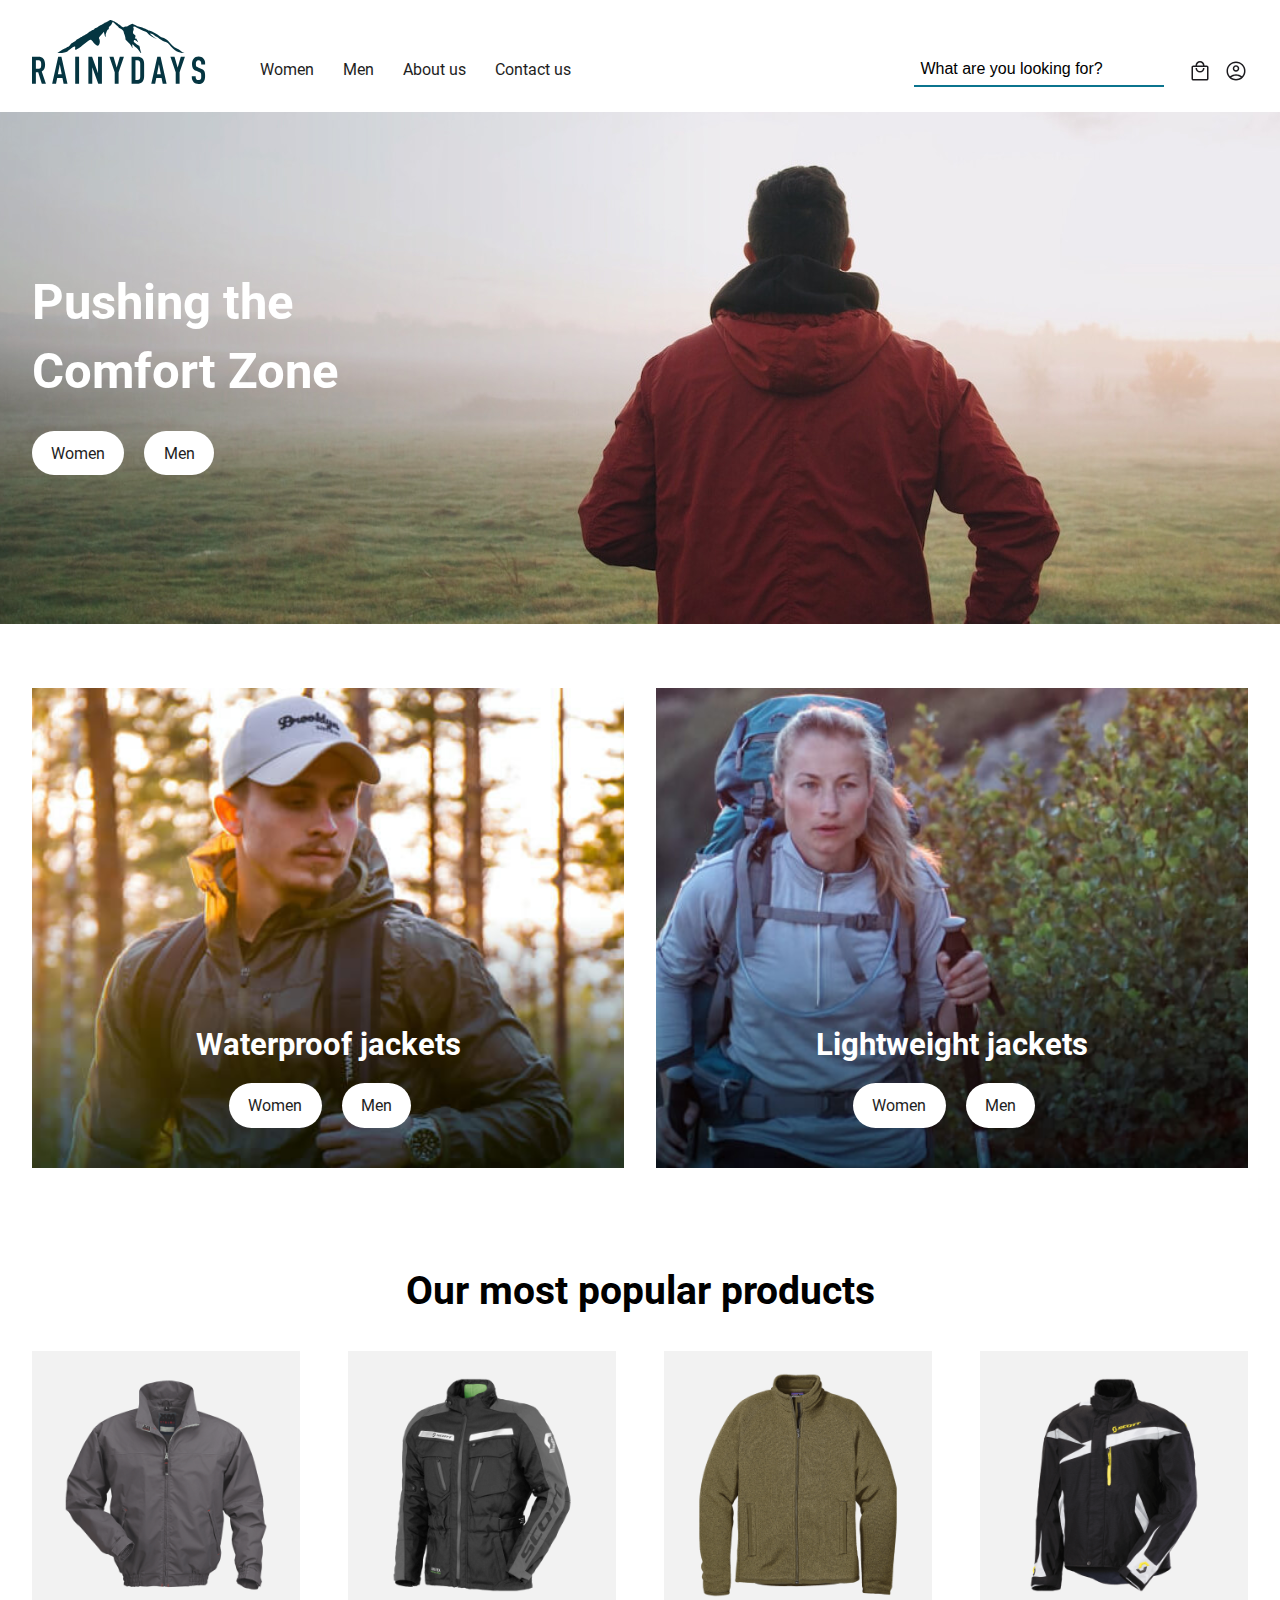
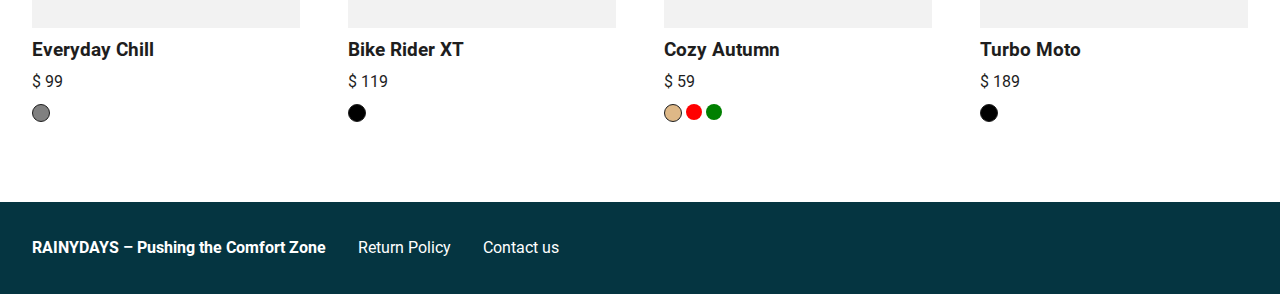
==== index.html @ a2ac93b1 "Bugfix mobile menu" ====
<!DOCTYPE html>
<html lang="en">
  <head>
    <meta charset="UTF-8" />
    <meta http-equiv="X-UA-Compatible" content="IE=edge" />
    <meta name="viewport" content="width=device-width, initial-scale=1.0" />
    <meta name="description"content="" />
    <meta name="keywords" content="RAINYDAYS, rain, jackets, waterproof">
    <title>RAINYDAYS: Pushing the Comfort Zone</title>
    <link rel="stylesheet" href="css/style.css" />
  </head>
  <body>
    <header>
      <div class="container">
        <div class="logo"><a href="index.html"><img src="images/rainydays.svg"></a></div>
        <input type="checkbox" id="burgermenu" />
        <label for="burgermenu"><img src="images/menu.svg" alt="Open menu"></label>
        <nav class="navbar">
          <ul>
            <li><a href="women.html">Women</a></li>
            <li><a href="men.html">Men</a></li>
            <li><a href="about.html">About us</a></li>
            <li><a href="contact.html">Contact us</a></li>
          </ul>
        </nav>
        <div class="search">
          <input type="search" value="What are you looking for?">
        </div>
        <div class="icons">
          <a href="#" title="Search" class="util-icon search-icon">
            <svg width="24" height="24" viewBox="0 0 24 24" fill="none" xmlns="http://www.w3.org/2000/svg">
            <mask id="mask0_231_77" style="mask-type:alpha" maskUnits="userSpaceOnUse" x="0" y="0" width="24" height="24">
            <rect width="24" height="24" fill="#D9D9D9"/>
            </mask>
            <g mask="url(#mask0_231_77)">
            <path d="M19.0249 20.05L13.2499 14.3C12.7499 14.7167 12.1749 15.0417 11.5249 15.275C10.8749 15.5083 10.2082 15.625 9.5249 15.625C7.80824 15.625 6.35824 15.0333 5.1749 13.85C3.99157 12.6667 3.3999 11.2167 3.3999 9.5C3.3999 7.8 3.99157 6.354 5.1749 5.162C6.35824 3.97067 7.80824 3.375 9.5249 3.375C11.2249 3.375 12.6666 3.96667 13.8499 5.15C15.0332 6.33333 15.6249 7.78333 15.6249 9.5C15.6249 10.2167 15.5082 10.9 15.2749 11.55C15.0416 12.2 14.7249 12.7667 14.3249 13.25L20.0999 19.025C20.2332 19.1583 20.2999 19.325 20.2999 19.525C20.2999 19.725 20.2249 19.9 20.0749 20.05C19.9249 20.2 19.7459 20.275 19.5379 20.275C19.3292 20.275 19.1582 20.2 19.0249 20.05ZM9.5249 14.125C10.8082 14.125 11.8959 13.675 12.7879 12.775C13.6792 11.875 14.1249 10.7833 14.1249 9.5C14.1249 8.21667 13.6792 7.125 12.7879 6.225C11.8959 5.325 10.8082 4.875 9.5249 4.875C8.2249 4.875 7.12924 5.325 6.2379 6.225C5.3459 7.125 4.8999 8.21667 4.8999 9.5C4.8999 10.7833 5.3459 11.875 6.2379 12.775C7.12924 13.675 8.2249 14.125 9.5249 14.125Z" fill="#1C1B1F"/>
            </g>
            </svg>              
          </a>
          <a href="checkout.html" title="Shopping bag" class="util-icon">
            <svg width="24" height="24" viewBox="0 0 24 24" fill="none" xmlns="http://www.w3.org/2000/svg">
            <mask id="mask0_7_436" style="mask-type:alpha" maskUnits="userSpaceOnUse" x="0" y="0" width="24" height="24">
            <rect width="24" height="24" fill="#D9D9D9"/>
            </mask>
            <g mask="url(#mask0_7_436)">
            <path d="M5.3 21.5C4.8 21.5 4.375 21.325 4.025 20.975C3.675 20.625 3.5 20.2 3.5 19.7V8.3C3.5 7.8 3.675 7.375 4.025 7.025C4.375 6.675 4.8 6.5 5.3 6.5H7.5C7.5 5.25 7.93733 4.18733 8.812 3.312C9.68733 2.43733 10.75 2 12 2C13.25 2 14.3127 2.43733 15.188 3.312C16.0627 4.18733 16.5 5.25 16.5 6.5H18.7C19.2 6.5 19.625 6.675 19.975 7.025C20.325 7.375 20.5 7.8 20.5 8.3V19.7C20.5 20.2 20.325 20.625 19.975 20.975C19.625 21.325 19.2 21.5 18.7 21.5H5.3ZM5.3 20H18.7C18.7667 20 18.8333 19.9667 18.9 19.9C18.9667 19.8333 19 19.7667 19 19.7V8.3C19 8.23333 18.9667 8.16667 18.9 8.1C18.8333 8.03333 18.7667 8 18.7 8H5.3C5.23333 8 5.16667 8.03333 5.1 8.1C5.03333 8.16667 5 8.23333 5 8.3V19.7C5 19.7667 5.03333 19.8333 5.1 19.9C5.16667 19.9667 5.23333 20 5.3 20ZM12 13.5C13.25 13.5 14.3127 13.0627 15.188 12.188C16.0627 11.3127 16.5 10.25 16.5 9H15C15 9.83333 14.7083 10.5417 14.125 11.125C13.5417 11.7083 12.8333 12 12 12C11.1667 12 10.4583 11.7083 9.875 11.125C9.29167 10.5417 9 9.83333 9 9H7.5C7.5 10.25 7.93733 11.3127 8.812 12.188C9.68733 13.0627 10.75 13.5 12 13.5ZM9 6.5H15C15 5.66667 14.7083 4.95833 14.125 4.375C13.5417 3.79167 12.8333 3.5 12 3.5C11.1667 3.5 10.4583 3.79167 9.875 4.375C9.29167 4.95833 9 5.66667 9 6.5Z" fill="#1C1B1F"/>
            </g>
            </svg>
          </a>
          <a href="#" title="Login" class="util-icon">
            <svg width="24" height="24" viewBox="0 0 24 24" fill="none" xmlns="http://www.w3.org/2000/svg">
            <mask id="mask0_7_439" style="mask-type:alpha" maskUnits="userSpaceOnUse" x="0" y="0" width="24" height="24">
            <rect width="24" height="24" fill="#D9D9D9"/>
            </mask>
            <g mask="url(#mask0_7_439)">
            <path d="M6.025 17.3C6.875 16.6667 7.8 16.1667 8.8 15.8C9.8 15.4333 10.8667 15.25 12 15.25C13.1333 15.25 14.2 15.4333 15.2 15.8C16.2 16.1667 17.125 16.6667 17.975 17.3C18.5917 16.6167 19.0833 15.825 19.45 14.925C19.8167 14.025 20 13.05 20 12C20 9.78333 19.221 7.89567 17.663 6.337C16.1043 4.779 14.2167 4 12 4C9.78333 4 7.896 4.779 6.338 6.337C4.77933 7.89567 4 9.78333 4 12C4 13.05 4.18333 14.025 4.55 14.925C4.91667 15.825 5.40833 16.6167 6.025 17.3ZM12 12.75C11.0833 12.75 10.3127 12.4373 9.688 11.812C9.06267 11.1873 8.75 10.4167 8.75 9.5C8.75 8.58333 9.06267 7.81267 9.688 7.188C10.3127 6.56267 11.0833 6.25 12 6.25C12.9167 6.25 13.6873 6.56267 14.312 7.188C14.9373 7.81267 15.25 8.58333 15.25 9.5C15.25 10.4167 14.9373 11.1873 14.312 11.812C13.6873 12.4373 12.9167 12.75 12 12.75ZM12 21.5C10.6833 21.5 9.446 21.25 8.288 20.75C7.12933 20.25 6.125 19.575 5.275 18.725C4.425 17.875 3.75 16.8707 3.25 15.712C2.75 14.554 2.5 13.3167 2.5 12C2.5 10.6833 2.75 9.44567 3.25 8.287C3.75 7.129 4.425 6.125 5.275 5.275C6.125 4.425 7.12933 3.75 8.288 3.25C9.446 2.75 10.6833 2.5 12 2.5C13.3167 2.5 14.5543 2.75 15.713 3.25C16.871 3.75 17.875 4.425 18.725 5.275C19.575 6.125 20.25 7.129 20.75 8.287C21.25 9.44567 21.5 10.6833 21.5 12C21.5 13.3167 21.25 14.554 20.75 15.712C20.25 16.8707 19.575 17.875 18.725 18.725C17.875 19.575 16.871 20.25 15.713 20.75C14.5543 21.25 13.3167 21.5 12 21.5ZM12 20C12.9 20 13.771 19.854 14.613 19.562C15.4543 19.2707 16.2 18.8667 16.85 18.35C16.2 17.85 15.4623 17.4583 14.637 17.175C13.8123 16.8917 12.9333 16.75 12 16.75C11.0667 16.75 10.1877 16.8877 9.363 17.163C8.53767 17.4377 7.8 17.8333 7.15 18.35C7.8 18.8667 8.54567 19.2707 9.387 19.562C10.229 19.854 11.1 20 12 20ZM12 11.25C12.5 11.25 12.9167 11.0833 13.25 10.75C13.5833 10.4167 13.75 10 13.75 9.5C13.75 9 13.5833 8.58333 13.25 8.25C12.9167 7.91667 12.5 7.75 12 7.75C11.5 7.75 11.0833 7.91667 10.75 8.25C10.4167 8.58333 10.25 9 10.25 9.5C10.25 10 10.4167 10.4167 10.75 10.75C11.0833 11.0833 11.5 11.25 12 11.25Z" fill="#1C1B1F"/>
            </g>
            </svg>
          </a>
        </div>
      </div>
    </header>
    <main>
      <section class="hero">
        <div class="container">
          <h1 class="font-size-1 white">Pushing the<br>Comfort Zone</h1>
          <a href="women.html" class="btn light">Women</a>
          <a href="men.html" class="btn light">Men</a>
        </div>
      </section>
      <section class="stories">
        <div class="container">
          <div class="stories-links">
            <div class="story waterproof">
              <div class="storycontent centered">
                <h2 class="font-size-3 white">Waterproof jackets</h2>
                <a href="women.html" class="btn light">Women</a>
                <a href="men.html" class="btn light">Men</a>
              </div>
            </div>
            <div class="story lightweight">
              <div class="storycontent centered">
                <h2 class="font-size-3 white">Lightweight jackets</h2>
                <a href="women.html" class="btn light">Women</a>
                <a href="men.html" class="btn light">Men</a>
            </div>
            </div>
          </div>
        </div>
      </section>
      <section class="products v-pad-4">
        <div class="container">
          <h2 class="font-size-2 centered">Our most popular products</h2>
          <div class="product-gallery">
            <div class="item">
              <a href="#">
                <div class="item-img">
                  <img src="images/jackets/jacket-5.png">
                </div>
               <h3>Everyday Chill</h3>
                <p>$ 99</p>
                <div class="colors">
                 <div class="color gray chosen"></div>
               </div>
              </a>
            </div>
            <div class="item">
              <a href="#">
                <div class="item-img">
                  <img src="images/jackets/jacket-6.png">
                </div>
                <h3>Bike Rider XT</h3>
                <p>$ 119</p>
                <div class="colors">
                  <div class="color black chosen"></div>
                </div>
              </a>
            </div>
            <div class="item">
              <a href="#">
                <div class="item-img">
                  <img src="images/jackets/jacket-7.png">
                </div>
                <h3>Cozy Autumn</h3>
                <p>$ 59</p>
                <div class="colors">
                  <div class="color brown chosen"></div>
                  <div class="color red"></div>
                  <div class="color green"></div>
                </div>
              </a>
            </div>
            <div class="item">
              <a href="#">
                <div class="item-img">
                  <img src="images/jackets/jacket-4.png">
                </div>
                <h3>Turbo Moto</h3>
                <p>$ 189</p>
                <div class="colors">
                  <div class="color black chosen"></div>
                </div>
              </a>
            </div>
          </div>
        </div>
      </section>
    </main>
    <footer>
      <div class="footer-grid">
        <div class="footer-col-1"><strong>RAINYDAYS – Pushing the Comfort Zone</strong></div>
        <div class="footer-col-2"><a href="">Return Policy</a></div>
        <div class="footer-col-3"><a href="contact.html">Contact us</a></div>
    </div>
    </footer>
  </body>
</html>
---- css/style.css ----
/** fonts **/
@font-face {
    font-family: "Roboto";
    src: url('../fonts/Roboto-Regular.woff2') format('woff2');
    font-weight: normal;
    font-style: normal;
    font-display: swap;
}

@font-face {
    font-family: "Roboto";
    src: url('../fonts/Roboto-Italic.woff2') format('woff2');
    font-weight: normal;
    font-style: italic;
    font-display: swap;
}

@font-face {
    font-family: "Roboto";
    src: url('../fonts/Roboto-Medium.woff2') format('woff2');
    font-weight: 500;
    font-style: normal;
    font-display: swap;
}

@font-face {
    font-family: "Roboto";
    src: url('../fonts/Roboto-MediumItalic.woff2') format('woff2');
    font-weight: 500;
    font-style: italic;
    font-display: swap;
}

@font-face {
    font-family: "Roboto";
    src: url('../fonts/Roboto-BoldItalic.woff2') format('woff2');
    font-weight: bold;
    font-style: italic;
    font-display: swap;
}

@font-face {
    font-family: "Roboto";
    src: url('../fonts/Roboto-Bold.woff2') format('woff2');
    font-weight: bold;
    font-style: normal;
    font-display: swap;
}

/** basics **/

body {
    margin: 0;
    padding: 0;
    font-family: "Roboto", sans-serif;
    font-weight: normal;
    font-size: 100%;
    line-height: 1.75;
}

/** font specs **/

p {
    font-family: "Roboto", sans-serif;
    font-weight: normal;
    font-size: 100%;
    line-height: 1.75;
}

h1, h2, h3, h4, h5 {
    font-family: "Roboto", sans-serif;
    line-height: 1.4;
}

.font-size-1 {
    font-size: 3.062rem;
}

.font-size-2 {
    font-size: 2.438rem;
}

.font-size-3 {
    font-size: 1.938rem;
}

.font-size-4 {
    font-size: 1.562rem;
}

.font-size-5 {
    font-size: 1.250rem;
}

.font-size-6 {
    font-size: 1rem;
}

.font-size-7 {
    font-size: 0.821rem;
}

.font-size-8 {
    font-size: 0.625rem;
}

@media (max-width: 768px) {
    .font-size-1 {
        font-size: 2.438rem;
    }
    
    .font-size-2 {
        font-size: 1.938rem;
    }
    
    .font-size-3 {
        font-size: 1.562rem;
    }
    
    .font-size-4 {
        font-size: 1.250rem;
    }
    
    .font-size-5 {
        font-size: 1rem;
    }
}

/** margins and paddings **/

/* vertical padding */

.v-pad-1 {
    padding-top: 1rem;
    padding-bottom: 1rem;
}

.v-pad-2 {
    padding-top: 2rem;
    padding-bottom: 2rem;
}

.v-pad-3 {
    padding-top: 3rem;
    padding-bottom: 3rem;
}

.v-pad-4 {
    padding-top: 4rem;
    padding-bottom: 4rem;
}

.v-pad-5 {
    padding-top: 5rem;
    padding-bottom: 5rem;
}

.v-pad-6 {
    padding-top: 6rem;
    padding-bottom: 6rem;
}

@media (max-width: 768px) {
    .v-pad-1 {
        padding-top: .5rem;
        padding-bottom: .5rem;
    }
    
    .v-pad-2 {
        padding-top: 1rem;
        padding-bottom: 1rem;
    }
    
    .v-pad-3 {
        padding-top: 2rem;
        padding-bottom: 2rem;
    }
    
    .v-pad-4 {
        padding-top: 3rem;
        padding-bottom: 3rem;
    }
    
    .v-pad-5 {
        padding-top: 4rem;
        padding-bottom: 4rem;
    }
    
    .v-pad-6 {
        padding-top: 5rem;
        padding-bottom: 5rem;
    }
}

/* box padding */

.b-pad-1 {
    padding: 1rem;
}

.b-pad-2 {
    padding: 2rem;
}

.b-pad-3 {
    padding: 3rem;
}

.b-pad-4 {
    padding: 4rem;
}

@media (max-width: 768px) {
    .b-pad-1 {
        padding: .5rem;
    }
    
    .b-pad-2 {
        padding: 1rem;
    }
    
    .b-pad-3 {
        padding: 2rem;
    }
    
    .b-pad-4 {
        padding: 3rem;
    }
}

/** global styles **/

.white {
    color: #fff;
}

.centered {
    text-align: center;
}

ol, ul {
    list-style: none;
    padding: 0
}

a {
    color: #1e1e1e;
    text-decoration: none;
}

a:hover {
    text-decoration: underline;
}

.container {
    max-width: 1280px;
    margin-left: auto;
    margin-right: auto;
    padding-left: 2rem;
    padding-right: 2rem;
}

.btn {
    padding: .8rem 1.2rem;
    min-width: 110px;
    height: 48px;
    border-radius: 2rem;
    font-size: 1rem;
    margin-right: 1rem;
    text-decoration: none!important;
}

.btn.light {
    background: #fff;
    color: #1e1e1e;
}

.btn.dark {
    background: #0B748E;
    color: #fff;
}

.btn.light:hover {
    background: #053541;
    color: #fff;
    cursor: grab;
}

.btn.dark:hover {
    background: #053541;
    color: #fff;
    cursor: grab;
}

/** colorpicker **/

.colors {
    display: flex;
    flex-direction: row;
    gap: 0.25rem;
}

.color {
    height: 1rem;
    width: 1rem;
    border-radius: 1rem;
}

.chosen {
    border: 1px solid #1e1e1e;
}

.color.orange {
    background: orangered;
}

.color.green {
    background: green;
}

.color.red {
    background: red;
}

.color.black {
    background: black;
}

.color.gray {
    background: gray;
}

.color.brown {
    background: burlywood;
}

.color.lightblue {
    background: lightskyblue;
}

/** header & nav **/

header {
    height: 7rem;
}

header .container {
    display: flex;
    align-items: center;
    justify-content: space-between;
    height: 100%;
}

nav {
    margin: 1.8rem auto 0 3rem;
}

nav ul {
    display: flex;
    align-items: center;
    justify-content: center;
    column-gap: 1rem;
    margin-right: auto;
    margin: 0;
}

nav li {
}

nav li.active a{
    background: #1e1e1e;
    color: #fff;
}

nav a {
    color: #1e1e1e;
    text-decoration: none!important;
    padding: .4rem;
}

nav a:hover {
    background: #1e1e1e;
    color: #fff;
}

@media (min-width: 769px) {
#burgermenu, label[for=burgermenu] {
    display: none;
}
.search-icon {
    display: none;
}
}

@media (max-width: 768px) {
    nav {
        margin: 0;
        padding: 1rem 0 2rem;
        width: 100%;
        background: white;
        margin-left: -2rem;
        font-size: 1.250rem;
    }
    nav, #burgermenu {
        display: none;
    }
    #burgermenu:checked ~ nav {
        display: block;
    }
    label[for=burgermenu]{
        margin-top: 2.4rem;
        margin-left: auto;
        margin-right: .4rem;
        padding-top: .25rem;
    }
    nav {
        position: absolute;
        top: 7rem;
    }
    nav ul {
        flex-direction: column;
        top: 112px;
        width: 100%;
        margin: 0;
        background: white;
    }
    nav ul li {
        margin: .5em 0;
    }
    nav a {
        width: 100%;
    }
}

/** nav utilities **/

.search {
    background: #fff;
}

.search input[type=search] {
    border-bottom: 1px solid #1e1e1e;
    padding: .4rem;
    width: 250px;
    font-size: 1rem;
    border: 0;
    border-bottom: 2px solid #0B748E;
    margin-top: 1.8rem;
    margin-right: 1rem;
}

.icons {
    margin-top: 2.4rem;
}

a.util-icon {
    width: 24px;
    height: 24px;
    margin-left: .5rem;
}

@media (max-width: 768px) {
    .search {
        display: none;
    }
}

/* breadcrumbs */

.breadcrumbs span, .breadcrumbs a {
    color: #808080;
}

/** intro **/

.intro {
    max-width: 686px;
    margin: auto;
}

/** hero **/

.hero {
    height: 30rem;
    display: flex;
    flex-direction: row;
    align-items: center;
    background-image: url(../images/hero.jpg);
    background-repeat: no-repeat;
    background-size: cover;
    background-position: center;
    padding-bottom: 2em;
}

.hero .container {
    width: 100%;
}

/** stories **/

.stories {
    width: 100%;
    padding: 4rem 0 0;
}

.stories-links {
    display: flex;
    flex-direction: row;
    gap: 2rem;
    justify-content: space-between;
}

.story {
    display: flex;
    align-items: flex-end;
    justify-content: center;
    flex-basis: 50%;
    max-width: 50%;
    padding: 3rem;
    height: 24rem;
}

.storycontent {
    justify-content: center;
}

.waterproof {
    background-image: url(../images/waterproof-jackets.jpg);
    background-repeat: no-repeat;
    background-size: cover;
    background-position: center;
}

.lightweight {
    background-image: url(../images/lightweight-jackets.jpg);
    background-repeat: no-repeat;
    background-size: cover;
    background-position: center;
}

@media (max-width: 768px) {
    .story {
        padding: 2rem;
        height: 16rem;
    }
}
    
@media (max-width: 480px) {
    .stories-links {
        flex-wrap: wrap;
    }
    .story {
        flex-basis: 100%;
        max-width: 100%;
    }
}

/** product gallery **/

.products {
    width: 100%;
    padding-bottom: 4rem;
}

.related {
    background: #F2F2F2;
}

.product-gallery {
    display: flex;
    flex-direction: row;
    flex-wrap: wrap;
    gap: rem;
    justify-content: space-between;
}

.product-gallery h3, .items-description h3 {
    margin: .5em 0 .25em 0;
}
.product-gallery p, .items-description p {
    margin: 0 0 .5em 0;
}

.item {
    flex-basis: 22%;
    max-width: 22%;
    margin-bottom: 1rem;
}

.item-img {
    width: auto;
    padding: 1rem;
    background: #F2F2F2;
}

.related .item-img {
    background: #fff;
}

.item-img img, .items-img img {
    width: 100%;
}

@media (max-width: 768px) {
    .item {
        flex-basis: 30%;
        max-width: 30%;
    }
}

@media (max-width: 480px) {
    .item {
        flex-basis: 45%;
        max-width: 45%;
    }
}

/** product page **/ 

.product {
    display: flex;
    gap: 3rem;
    justify-content: space-between;
}

.product-image {
    background: #F2F2F2;
    padding: 2rem;
    width: 50%;
}

.product-image img {
    width: 100%;
}

.product-info {
    width: 50%;
}

.product-info h1 {
    margin: 0;
    padding-top: 1em;
}

.stars {
    display: flex;
    margin: 1em 0 2em;
}

p.color-text, p.size-text {
    margin-bottom: .5em;
}

ul.sizes {
    display: flex;
    column-gap: .5em;
    margin: 1.5em 0 2em 0;
}

ul.sizes li {
    width: 2em;
    height: 2em;
    text-align: center;
    border-radius: 2rem;
}

ul.sizes li.active {
    border: 1px solid #053541;
}

.product-description {
    max-width: 816px;
}

@media (max-width: 768px) {
    .product-image {
        background: #F2F2F2;
        padding: 1rem;
        width: 50%;
    }
    .product-info {
        width: 50%;
    }
    .product-info h1 {
        margin: 0;
        padding-top: 0;
    }
}

@media (max-width: 480px) {
    .product {
        flex-wrap: wrap;
    }
    .product-image {
        background: #F2F2F2;
        padding: 1rem;
        width: 100%;
    }
    .product-info {
        width: 100%;
    }
}

/** contact **/

.contact {
    display: flex;
    flex-direction: row;
    max-width: 816px;
    gap: 2rem;
    margin: auto;
    padding: 2rem 2rem 6rem 2rem;
}

.option {
    background: #F2F2F2;
    text-align: center;
}

.option h2 {
    margin: 0;
}

@media (max-width: 768px) {
}

@media (max-width: 480px) {
    .contact {
        display: flex;
        flex-direction: row;
        flex-wrap: wrap;
        max-width: 100%;
        gap: 2rem;
        margin: auto;
    }
}

/** gallery **/

.container .gallery {
    display: flex;
}

.img-1 {

}

.img-2 {

}

.img-3 {
    background-color: #ccc;
    padding: 2rem;
}

.img-4 {

}

/** shopping bag **/

.shopping-bag {
    display: flex;
    flex-direction: row;
    flex-wrap: wrap;
    gap: 2rem;
    margin: auto;
    padding-top: 2rem;
    padding-bottom: 6rem;
}

.bag-items {
    width: 60%;
    background: #F2F2F2;
}

.bag-total {
    width: 25%;
    background: #F2F2F2;
}

.bag-help {
    width: 60%;
    background: #F2F2F2;
}

.bag-items h2, .bag-total h2, .bag-help h2 {
    margin: 0;
    padding-bottom: .5em;
    border-bottom: 4px solid #fff;
}

.item-line {
    display: flex;
    gap: 2em;
    margin: 1em 0 0;
}

.items-img {
    width: 25%;
    background: #F2F2F2;
}

a.remove-btn {
    color: #595959;
}

a.remove-btn::before {
    content: url(../images/remove.svg);
}

.total-grid {
    display: flex;
    flex-wrap: wrap;
    justify-content: space-between;
    margin: 1em 0 2em;
}

.total-grid p {
    width: 40%;
    margin: .5em 0;
}

.total-grid .right {
    text-align: right;
}

.total-text {
    font-weight: bold;
}

.checkout {
    height: 80vh;
}

@media (max-width: 768px) {
    .bag-items {
        width: 100%;
        background: #F2F2F2;
    }
    
    .bag-total {
        width: 100%;
        background: #F2F2F2;
    }
    
    .bag-help {
        width: 100%;
        background: #F2F2F2;
    }
}

@media (max-width: 480px) {
}

/** footer **/

footer {
    width: 100%;
    min-height: 4em;
    background: #053541;
    color: #fff;
}

footer a {
    color: #fff;
}

.footer-grid {
    display: flex;
    flex-direction: row;
    gap: 2rem;
    max-width: 1280px;
    height: 100%;
    margin-left: auto;
    margin-right: auto;
    padding: 2rem;
    align-items: center;
    grid-template-areas: "tagline returns contact";
    grid-template-columns:  1fr 1fr 1fr;
}

.page-footer-col-1 {
    grid-area: tagline;
}

.page-footer-col-2 {
    grid-area: returns;
}

.page-footer-col-3 {
    grid-area: contact;
}

@media (max-width: 768px) {
    .footer-grid {
        flex-wrap: wrap;
        gap: 1rem;
    }
}


/** media queries **/

@media (max-width: 768px) {
}

@media (max-width: 480px) {
}
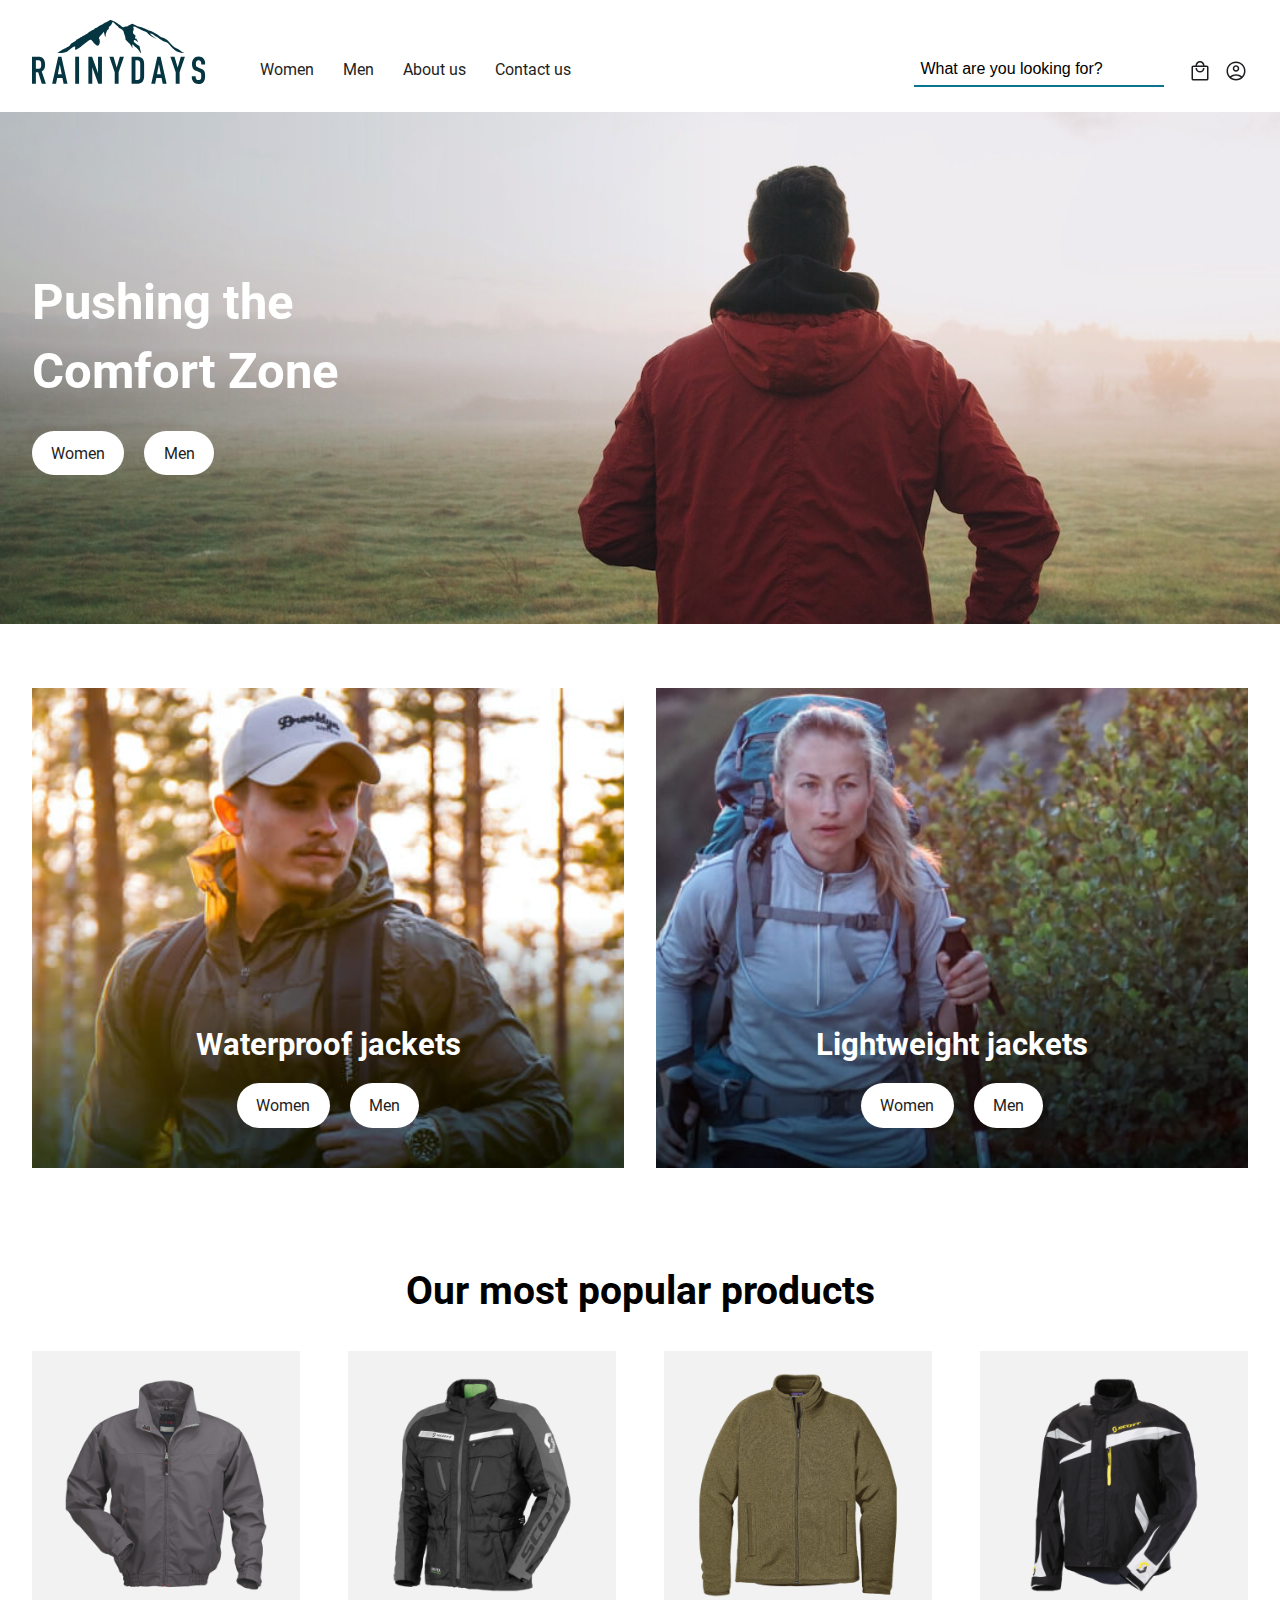
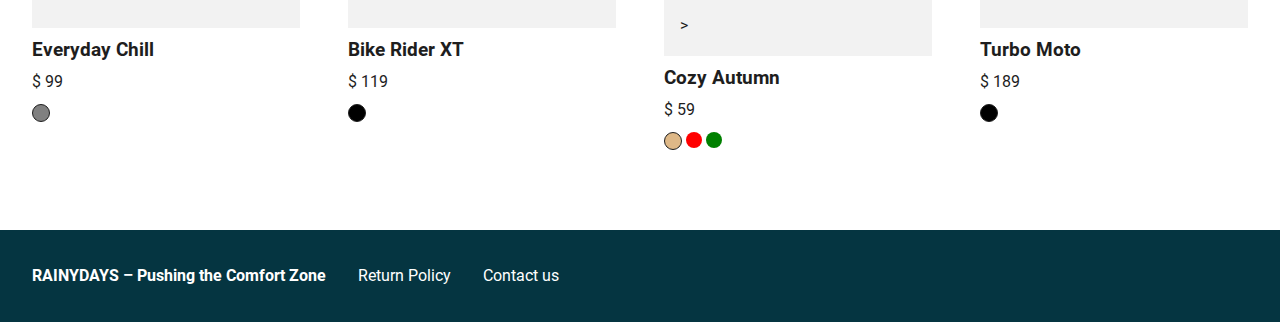
==== commit bdac4494: "Added description and alt-text" ====
--- a/index.html
+++ b/index.html
@@ -65,7 +65,7 @@
         <div class="container">
           <h1 class="font-size-1 white">Pushing the<br>Comfort Zone</h1>
           <a href="women.html" class="btn light">Women</a>
-          <a href="men.html" class="btn light">Men</a>
+          <a href="men.html" class="btn light second">Men</a>
         </div>
       </section>
       <section class="stories">
@@ -75,14 +75,14 @@
               <div class="storycontent centered">
                 <h2 class="font-size-3 white">Waterproof jackets</h2>
                 <a href="women.html" class="btn light">Women</a>
-                <a href="men.html" class="btn light">Men</a>
+                <a href="men.html" class="btn light second">Men</a>
               </div>
             </div>
             <div class="story lightweight">
               <div class="storycontent centered">
                 <h2 class="font-size-3 white">Lightweight jackets</h2>
                 <a href="women.html" class="btn light">Women</a>
-                <a href="men.html" class="btn light">Men</a>
+                <a href="men.html" class="btn light second">Men</a>
             </div>
             </div>
           </div>
@@ -95,7 +95,7 @@
             <div class="item">
               <a href="#">
                 <div class="item-img">
-                  <img src="images/jackets/jacket-5.png">
+                  <img src="images/jackets/jacket-5.png" alt="The Everyday Chill jacket">
                 </div>
                <h3>Everyday Chill</h3>
                 <p>$ 99</p>
@@ -107,7 +107,7 @@
             <div class="item">
               <a href="#">
                 <div class="item-img">
-                  <img src="images/jackets/jacket-6.png">
+                  <img src="images/jackets/jacket-6.png" alt="The Bike Rider XT jacket">
                 </div>
                 <h3>Bike Rider XT</h3>
                 <p>$ 119</p>
@@ -119,7 +119,7 @@
             <div class="item">
               <a href="#">
                 <div class="item-img">
-                  <img src="images/jackets/jacket-7.png">
+                  <img src="images/jackets/jacket-7.png" alt="The Cozy Autumn jacket">>
                 </div>
                 <h3>Cozy Autumn</h3>
                 <p>$ 59</p>
@@ -133,7 +133,7 @@
             <div class="item">
               <a href="#">
                 <div class="item-img">
-                  <img src="images/jackets/jacket-4.png">
+                  <img src="images/jackets/jacket-4.png" alt="The Turbo Moto jacket">
                 </div>
                 <h3>Turbo Moto</h3>
                 <p>$ 189</p>
--- a/css/style.css
+++ b/css/style.css
@@ -260,14 +260,17 @@
     padding-right: 2rem;
 }
 
-.btn {
+a.btn {
     padding: .8rem 1.2rem;
     min-width: 110px;
     height: 48px;
     border-radius: 2rem;
     font-size: 1rem;
-    margin-right: 1rem;
     text-decoration: none!important;
+}
+
+.btn.second {
+    margin-left: 1rem;
 }
 
 .btn.light {
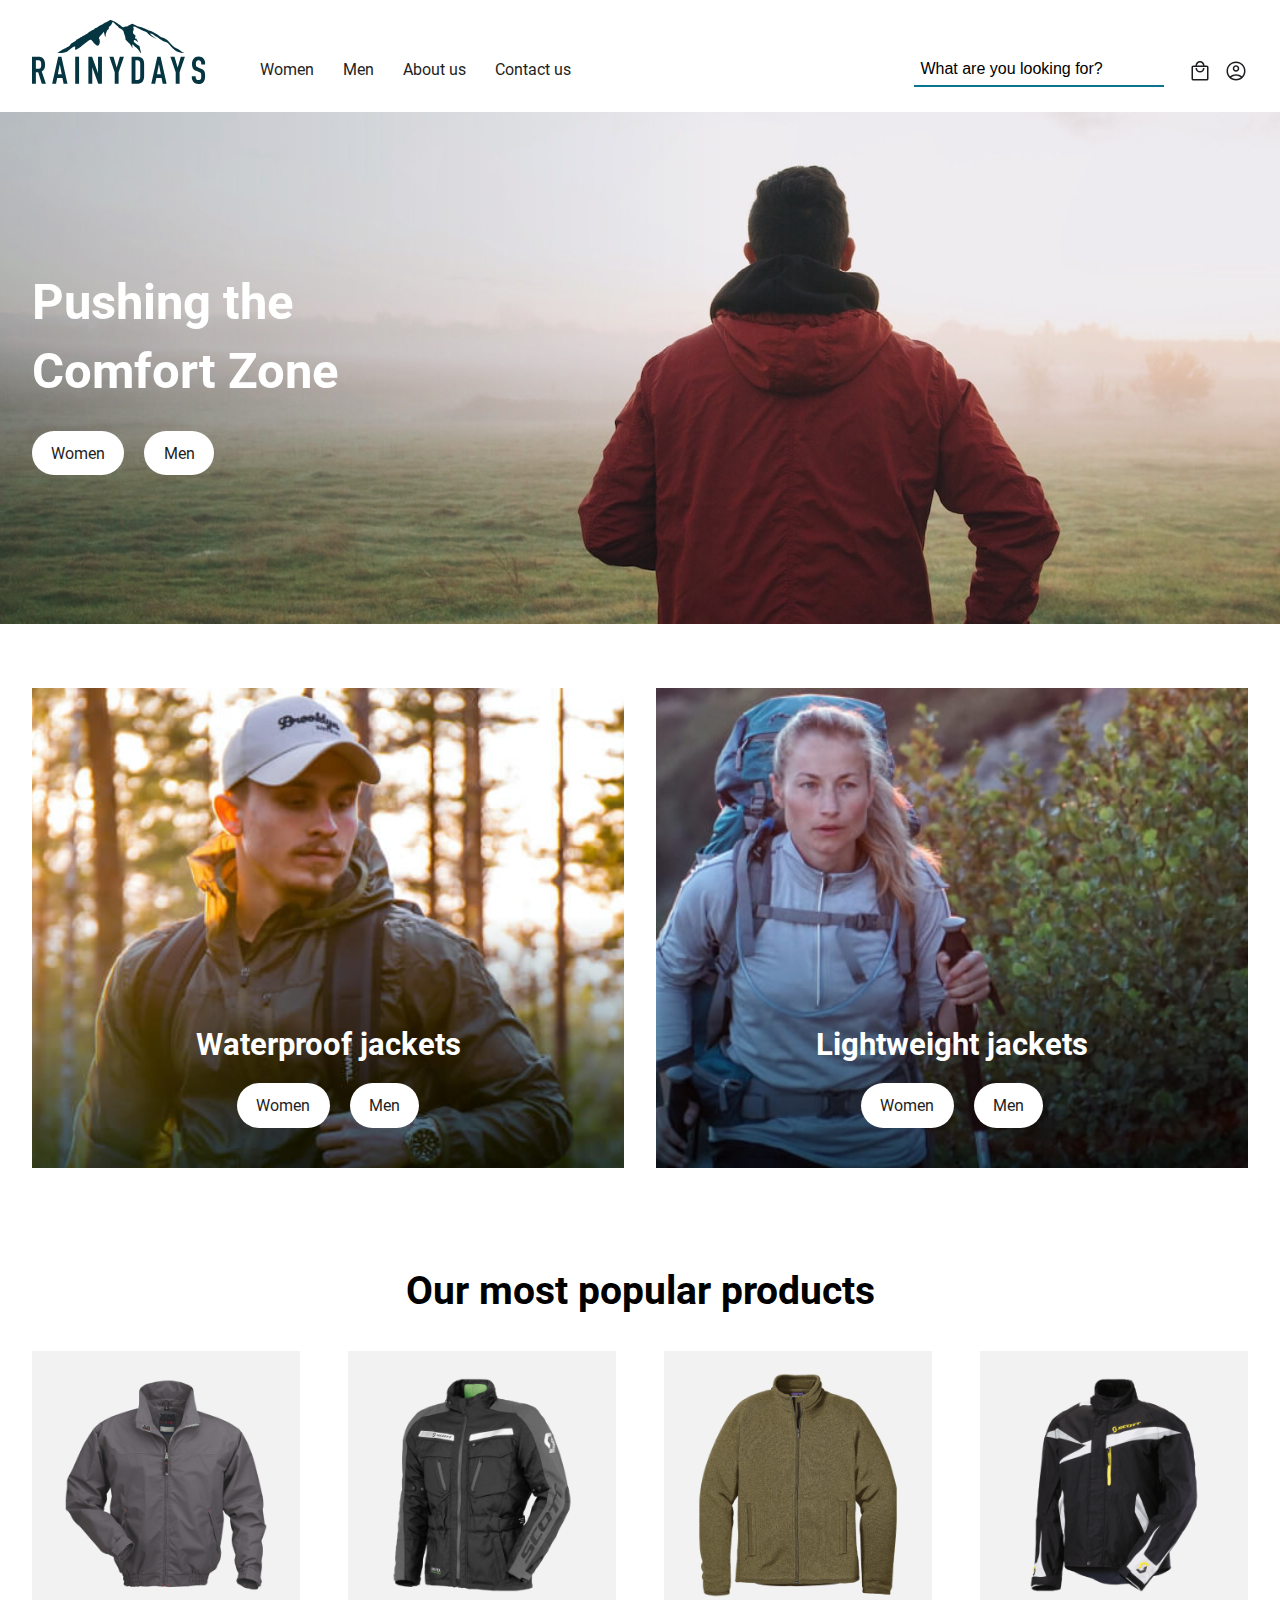
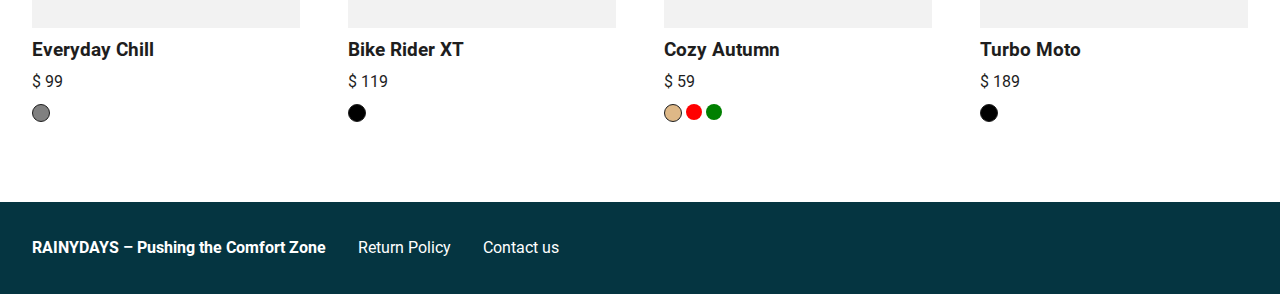
==== commit 1e18db19: "Bugfix closing tag" ====
--- a/index.html
+++ b/index.html
@@ -12,7 +12,7 @@
   <body>
     <header>
       <div class="container">
-        <div class="logo"><a href="index.html"><img src="images/rainydays.svg"></a></div>
+        <div class="logo"><a href="index.html" aria-label="Go to the RAINYDAYS frontpage"><img src="images/rainydays.svg" alt="RAINYDAYS logo"></a></div>
         <input type="checkbox" id="burgermenu" />
         <label for="burgermenu"><img src="images/menu.svg" alt="Open menu"></label>
         <nav class="navbar">
@@ -119,7 +119,7 @@
             <div class="item">
               <a href="#">
                 <div class="item-img">
-                  <img src="images/jackets/jacket-7.png" alt="The Cozy Autumn jacket">>
+                  <img src="images/jackets/jacket-7.png" alt="The Cozy Autumn jacket">
                 </div>
                 <h3>Cozy Autumn</h3>
                 <p>$ 59</p>
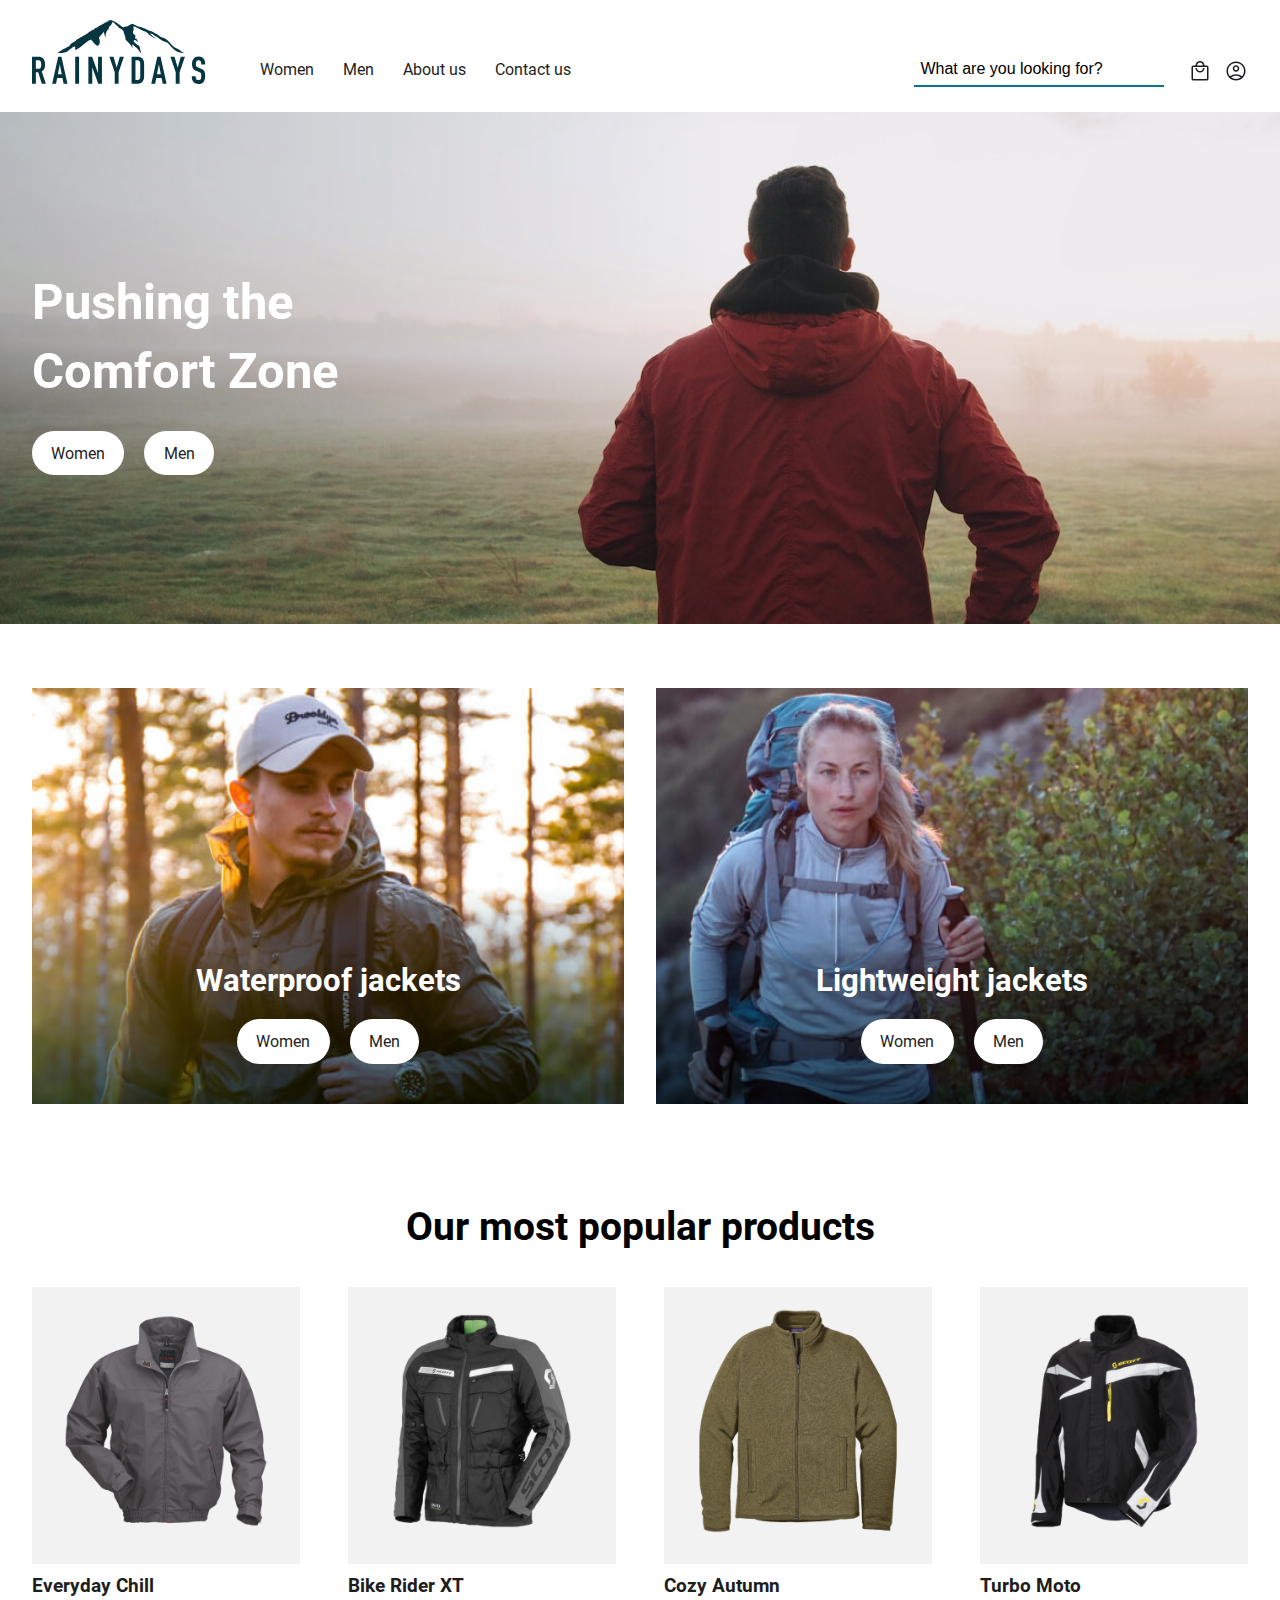
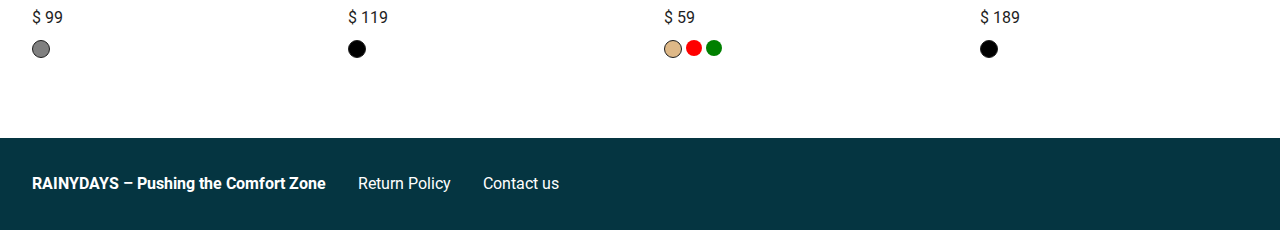
==== commit 11718db0: "Bugfixed meta in head" ====
--- a/index.html
+++ b/index.html
@@ -4,7 +4,7 @@
     <meta charset="UTF-8" />
     <meta http-equiv="X-UA-Compatible" content="IE=edge" />
     <meta name="viewport" content="width=device-width, initial-scale=1.0" />
-    <meta name="description"content="" />
+    <meta name="description" content="Get on your next adventure pushing the comfort zone with a RAINYDAYS jacket" />
     <meta name="keywords" content="RAINYDAYS, rain, jackets, waterproof">
     <title>RAINYDAYS: Pushing the Comfort Zone</title>
     <link rel="stylesheet" href="css/style.css" />
@@ -24,7 +24,7 @@
           </ul>
         </nav>
         <div class="search">
-          <input type="search" value="What are you looking for?">
+          <input type="search" value="What are you looking for?" aria-label="Search">
         </div>
         <div class="icons">
           <a href="#" title="Search" class="util-icon search-icon">
--- a/css/style.css
+++ b/css/style.css
@@ -499,6 +499,18 @@
     width: 100%;
 }
 
+@media (max-width: 768px) {
+    .hero {
+        height: 26rem;
+    }
+}
+
+@media (max-width: 480px) {
+    .hero {
+        height: 20rem;
+    }
+}
+
 /** stories **/
 
 .stories {
@@ -520,7 +532,7 @@
     flex-basis: 50%;
     max-width: 50%;
     padding: 3rem;
-    height: 24rem;
+    height: 20rem;
 }
 
 .storycontent {
@@ -742,23 +754,40 @@
 
 .container .gallery {
     display: flex;
-}
-
-.img-1 {
-
-}
-
-.img-2 {
-
-}
-
-.img-3 {
-    background-color: #ccc;
-    padding: 2rem;
-}
-
-.img-4 {
-
+    flex-wrap: wrap;
+    flex-direction: row;
+    justify-content: space-between;
+    align-items: auto;
+    align-content: start;
+}
+
+.gallery {
+    padding-top: 1.5rem;
+}
+
+.gallery img {
+    max-width: 100%;
+    width: auto;
+}
+
+.img-text {
+    background-color: #0B748E;
+    color: #fff;
+    padding: 5rem 2rem;
+    margin: 1.5rem 0 2rem;
+    font-style: italic;
+    text-align: center;
+}
+
+.gallery-wrap {
+    display: flex;
+    flex-wrap: wrap;
+    justify-content: space-between;
+    padding-bottom: 5rem;
+}
+
+img.img-3, img.img-4 {
+    width: 48.5%;
 }
 
 /** shopping bag **/
@@ -834,7 +863,7 @@
 }
 
 .checkout {
-    height: 80vh;
+    height: 40vh;
 }
 
 @media (max-width: 768px) {
@@ -901,13 +930,4 @@
         flex-wrap: wrap;
         gap: 1rem;
     }
-}
-
-
-/** media queries **/
-
-@media (max-width: 768px) {
-}
-
-@media (max-width: 480px) {
 }